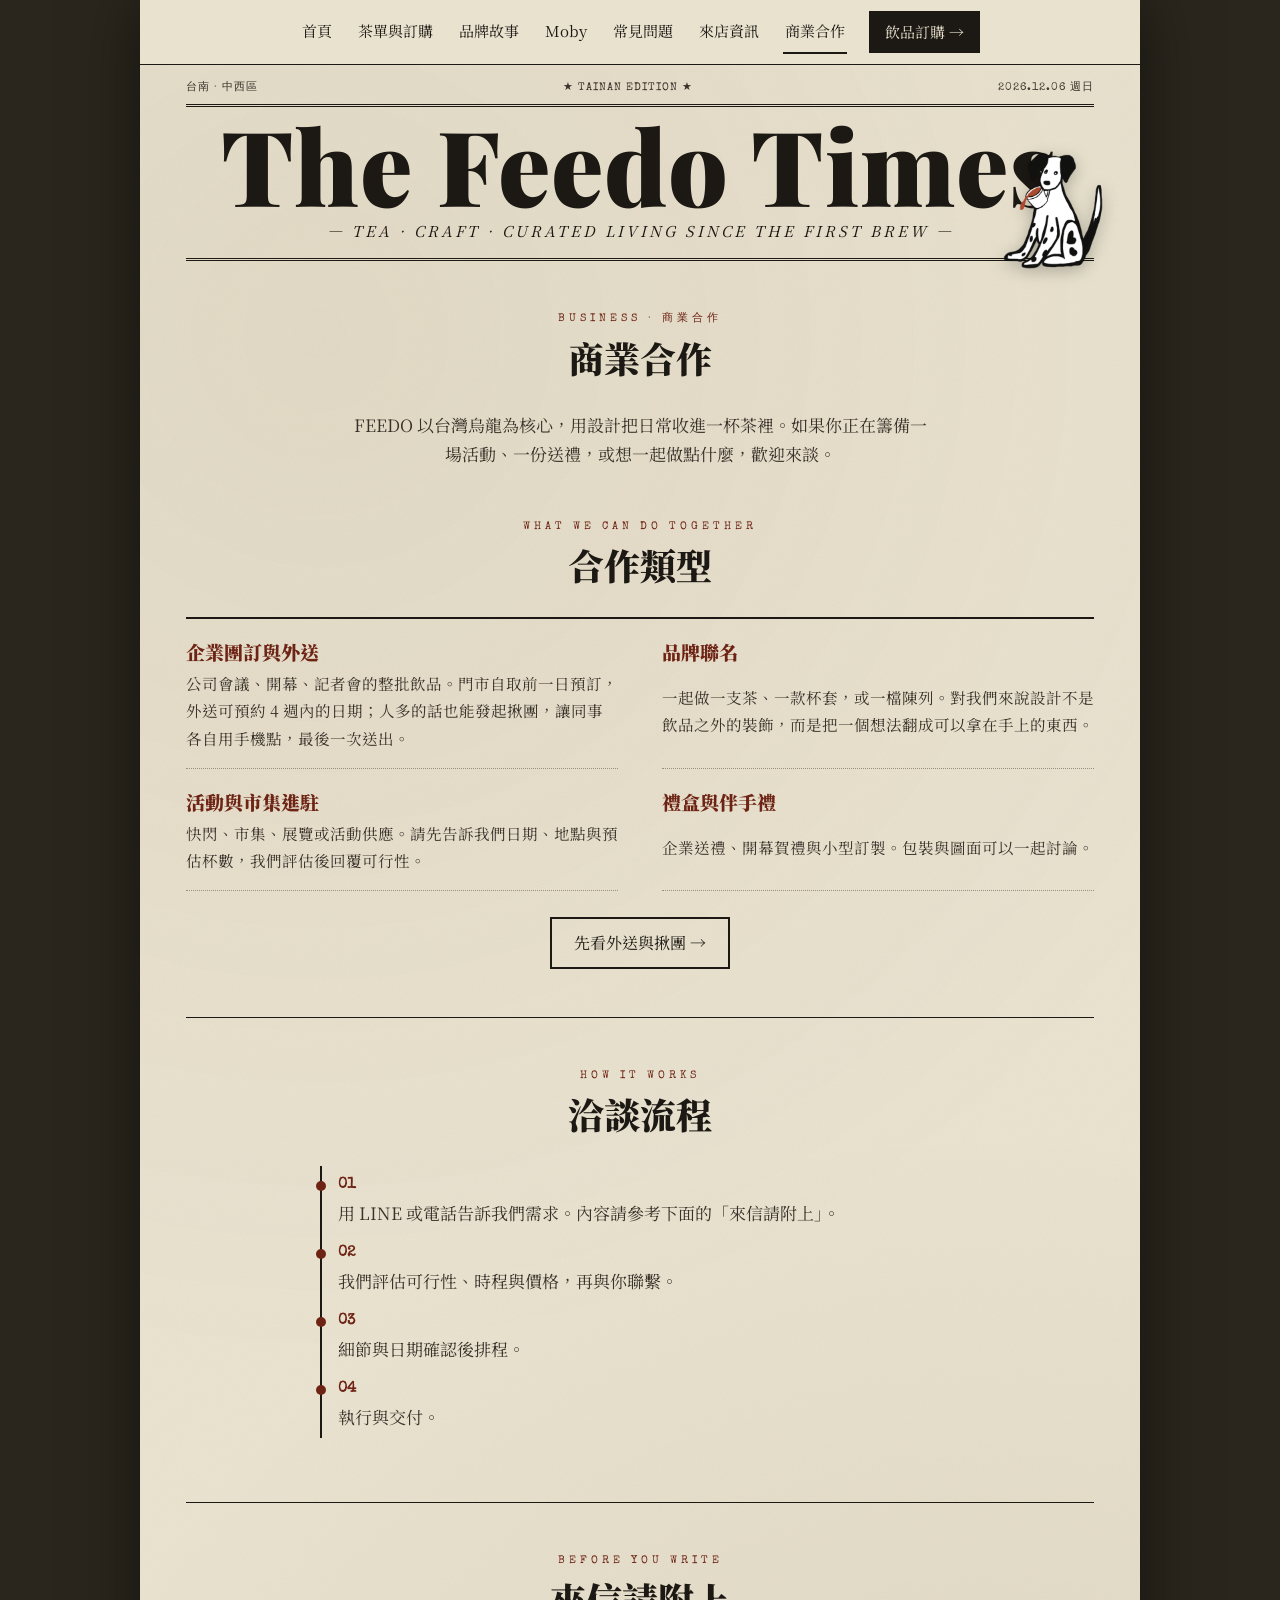
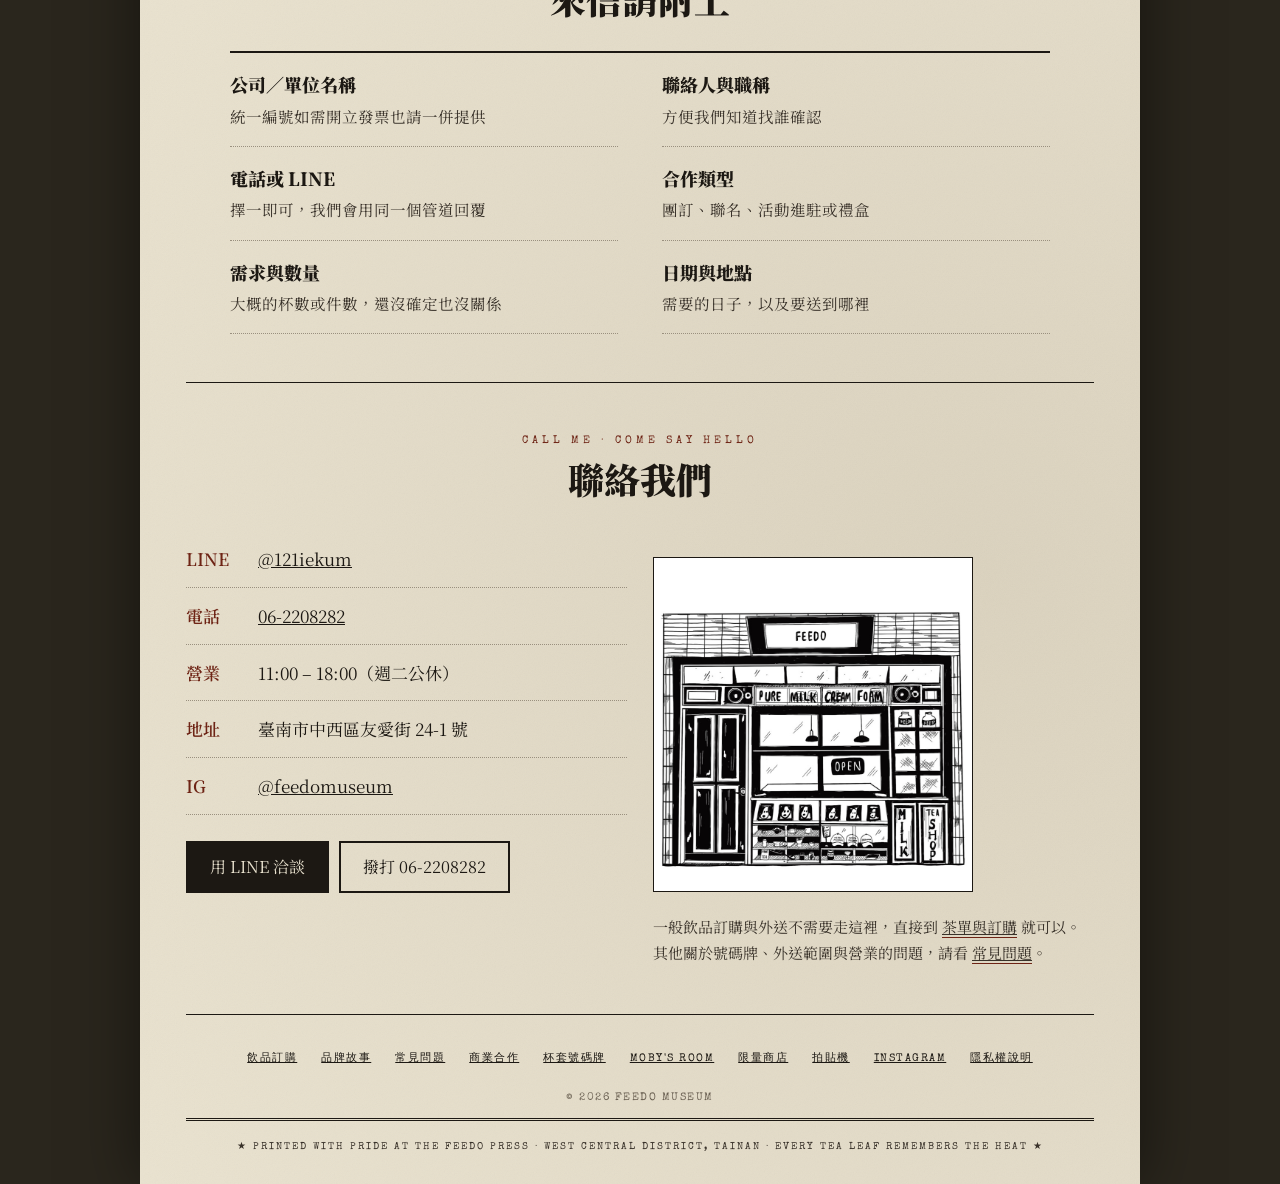
==== cooperation.html @ 987a85bd "商業合作加進主選單 四頁的主選單都加上「商業合作」，放在來店資訊之後、飲品訂購按鈕之前； 商業合作頁自己帶 aria-current。  手機版選單是三欄格線，第 7 項會單獨落在第三列最左格、看起來" ====
<!DOCTYPE html>
<html lang="zh-Hant">
<head>
<meta charset="UTF-8">
<meta name="viewport" content="width=device-width, initial-scale=1.0">
<title>商業合作｜FEEDO MUSEUM</title>
<meta name="description" content="FEEDO MUSEUM 商業合作：企業團訂與外送、品牌聯名、活動與市集進駐、禮盒與伴手禮。來信或用 LINE 告訴我們需求、數量、日期與地點，我們收到後會與你聯繫。">
<link rel="canonical" href="https://feedomuseum.com/cooperation.html">
<meta property="og:type" content="website">
<meta property="og:site_name" content="FEEDO MUSEUM">
<meta property="og:locale" content="zh_TW">
<meta property="og:title" content="商業合作｜FEEDO MUSEUM">
<meta property="og:description" content="企業團訂與外送、品牌聯名、活動與市集進駐、禮盒與伴手禮。歡迎來談。">
<meta property="og:url" content="https://feedomuseum.com/cooperation.html">
<meta property="og:image" content="https://feedomuseum.com/images/og.jpg">
<meta property="og:image:width" content="1200">
<meta property="og:image:height" content="630">
<meta name="twitter:card" content="summary_large_image">
<meta name="theme-color" content="#2a261d">
<link rel="icon" type="image/png" href="images/feedo-dog.png">
<link rel="apple-touch-icon" href="images/feedo-dog.png">
<link rel="preconnect" href="https://fonts.googleapis.com">
<link rel="preconnect" href="https://fonts.gstatic.com" crossorigin>
<link href="https://fonts.googleapis.com/css2?family=Playfair+Display:ital,wght@0,400;0,700;0,900;1,400;1,700;1,900&family=Old+Standard+TT:ital,wght@0,400;0,700;1,400&family=Special+Elite&family=Noto+Serif+TC:wght@300;400;600;900&display=swap" rel="stylesheet">
<link rel="stylesheet" href="feedo.css?v=20260919c">
</head>
<body>
<a class="skip" href="#main">跳到主要內容</a>

<div class="gazette">

<nav class="nav" aria-label="主選單">
      <a href="/">首頁</a>
      <a href="https://order.feedomuseum.com/">茶單與訂購</a>
      <a href="story.html">品牌故事</a>
      <a href="/#moby">Moby</a>
      <a href="faq.html">常見問題</a>
      <a href="/#visit">來店資訊</a>
      <a href="cooperation.html" aria-current="page">商業合作</a>
      <a class="nav-cta" href="https://order.feedomuseum.com/">飲品訂購 &rarr;</a>
    </nav>

<header class="top">
  <div class="wrap">
    <div class="meta-row"><span>台南 · 中西區</span><span>&#9733; Tainan Edition &#9733;</span><span id="today"></span></div>
    <div class="mast-wrap">
      <a class="mast mast-link" href="/">The Feedo Times</a>
      <div class="mast-sub">&mdash; Tea &middot; Craft &middot; Curated Living Since The First Brew &mdash;</div>
      <div class="mast-dog" aria-hidden="true"><img src="images/feedo-dog.png" alt="" width="600" height="699"></div>
    </div>
  </div>
</header>

<main id="main" class="wrap">

  <!-- 頭版：商業合作 -->
  <section class="sec page-head" aria-labelledby="coop-title">
    <span class="sec-kicker">Business &middot; 商業合作</span>
    <h1 id="coop-title" class="sec-title">商業合作</h1>
    <p class="page-deck">FEEDO 以台灣烏龍為核心，用設計把日常收進一杯茶裡。如果你正在籌備一場活動、一份送禮，或想一起做點什麼，歡迎來談。</p>
  </section>

  <!-- 合作類型 -->
  <section id="types" class="sec" aria-labelledby="types-title">
    <span class="sec-kicker">What We Can Do Together</span>
    <h2 id="types-title" class="sec-title">合作類型</h2>
    <div class="philo">
      <article class="tea">
        <h3>企業團訂與外送</h3>
        <p>公司會議、開幕、記者會的整批飲品。門市自取前一日預訂，外送可預約 4 週內的日期；人多的話也能發起揪團，讓同事各自用手機點，最後一次送出。</p>
      </article>
      <article class="tea">
        <h3>品牌聯名</h3>
        <p>一起做一支茶、一款杯套，或一檔陳列。對我們來說設計不是飲品之外的裝飾，而是把一個想法翻成可以拿在手上的東西。</p>
      </article>
      <article class="tea">
        <h3>活動與市集進駐</h3>
        <p>快閃、市集、展覽或活動供應。請先告訴我們日期、地點與預估杯數，我們評估後回覆可行性。</p>
      </article>
      <article class="tea">
        <h3>禮盒與伴手禮</h3>
        <p>企業送禮、開幕賀禮與小型訂製。包裝與圖面可以一起討論。</p>
      </article>
    </div>
    <div class="btns center">
      <a class="btn" href="https://order.feedomuseum.com/#delivery">先看外送與揪團 &rarr;</a>
    </div>
  </section>

  <!-- 洽談流程 -->
  <section id="how" class="sec" aria-labelledby="how-title">
    <span class="sec-kicker">How It Works</span>
    <h2 id="how-title" class="sec-title">洽談流程</h2>
    <ol class="timeline coop-steps">
      <li><time>01</time><span>用 LINE 或電話告訴我們需求。內容請參考下面的「來信請附上」。</span></li>
      <li><time>02</time><span>我們評估可行性、時程與價格，再與你聯繫。</span></li>
      <li><time>03</time><span>細節與日期確認後排程。</span></li>
      <li><time>04</time><span>執行與交付。</span></li>
    </ol>
  </section>

  <!-- 來信請附上 -->
  <section id="brief" class="sec" aria-labelledby="brief-title">
    <span class="sec-kicker">Before You Write</span>
    <h2 id="brief-title" class="sec-title">來信請附上</h2>
    <dl class="brief">
      <div><dt>公司／單位名稱</dt><dd>統一編號如需開立發票也請一併提供</dd></div>
      <div><dt>聯絡人與職稱</dt><dd>方便我們知道找誰確認</dd></div>
      <div><dt>電話或 LINE</dt><dd>擇一即可，我們會用同一個管道回覆</dd></div>
      <div><dt>合作類型</dt><dd>團訂、聯名、活動進駐或禮盒</dd></div>
      <div><dt>需求與數量</dt><dd>大概的杯數或件數，還沒確定也沒關係</dd></div>
      <div><dt>日期與地點</dt><dd>需要的日子，以及要送到哪裡</dd></div>
    </dl>
  </section>

  <!-- 聯絡我們 -->
  <section id="contact" class="sec" aria-labelledby="contact-title">
    <span class="sec-kicker">Call Me &middot; Come Say Hello</span>
    <h2 id="contact-title" class="sec-title">聯絡我們</h2>
    <div class="visit">
      <div>
        <div class="vrow"><span class="vk">LINE</span><span><a href="https://line.me/R/ti/p/@121iekum">@121iekum</a></span></div>
        <!-- 商業信箱：拿到專用信箱後，把下面這行的註解拿掉並換成真的地址
        <div class="vrow"><span class="vk">信箱</span><span><a href="mailto:換成你的商業信箱">換成你的商業信箱</a></span></div>
        -->
        <div class="vrow"><span class="vk">電話</span><span><a href="tel:+88662208282">06-2208282</a></span></div>
        <div class="vrow"><span class="vk">營業</span><span>11:00 – 18:00（週二公休）</span></div>
        <div class="vrow"><span class="vk">地址</span><span>臺南市中西區友愛街 24-1 號</span></div>
        <div class="vrow"><span class="vk">IG</span><span><a href="https://www.instagram.com/feedomuseum">@feedomuseum</a></span></div>
        <div class="btns">
          <a class="btn pri" href="https://line.me/R/ti/p/@121iekum">用 LINE 洽談</a>
          <a class="btn" href="tel:+88662208282">撥打 06-2208282</a>
        </div>
      </div>
      <div>
        <figure class="visit-fig">
          <img src="images/shop-drawing.jpg" alt="FEEDO 店面手繪插畫" width="861" height="900" loading="lazy">
        </figure>
        <p class="coop-note">一般飲品訂購與外送不需要走這裡，直接到 <a href="https://order.feedomuseum.com/">茶單與訂購</a> 就可以。其他關於號碼牌、外送範圍與營業的問題，請看 <a href="faq.html">常見問題</a>。</p>
      </div>
    </div>
  </section>

</main>

<footer class="foot wrap">
  <nav class="foot-links" aria-label="FEEDO 網站">
    <a href="https://order.feedomuseum.com/">飲品訂購</a>
    <a href="story.html">品牌故事</a>
    <a href="faq.html">常見問題</a>
    <a href="cooperation.html">商業合作</a>
    <a href="https://claim.feedomuseum.com/">杯套號碼牌</a>
    <a href="https://pet.feedomuseum.com/">MOBY'S ROOM</a>
    <a href="https://shop.feedomuseum.com/">限量商店</a>
    <a href="https://photobooth.feedomuseum.com/">拍貼機</a>
    <a href="https://www.instagram.com/feedomuseum">Instagram</a>
    <a href="privacy.html">隱私權說明</a>
  </nav>
  <p>&copy; <span id="yr">2026</span> FEEDO MUSEUM</p>
</footer>

<div class="colophon">&#9733; Printed With Pride At The Feedo Press &middot; West Central District, Tainan &middot; Every Tea Leaf Remembers The Heat &#9733;</div>
</div><!-- /.gazette -->

<script src="feedo.js?v=20260919"></script>
</body>
</html>
---- feedo.css ----
/* FEEDO MUSEUM 官網共用樣式（index / faq / story 共用，改這裡三頁一起變）
   視覺跟訂購站 order.feedomuseum.com 的 style.css 同一套：深色底上的一張報紙。 */
  :root{
    --paper:#e9e2cf; --paper-2:#f1ead8; --ink:#1c1813; --ink-2:#39322a; --mute:#6b6153; --stamp:#6e2415; --rule:#1c1813;
    --desk:#2a261d;
    --display:'Playfair Display',Didot,'Times New Roman',serif;
    --data:'Special Elite','Courier New',monospace;
    --body:'Noto Serif TC','Old Standard TT','Songti TC',serif;
  }
  *{box-sizing:border-box;margin:0;padding:0;}
  html{scroll-behavior:smooth;}
  body{background:var(--desk);color:var(--ink);font-family:var(--body);font-size:17px;line-height:1.75;-webkit-font-smoothing:antialiased;}
  img{max-width:100%;height:auto;display:block;}
  a{color:inherit;}
  .skip{position:absolute;left:-999px;top:8px;background:var(--ink);color:var(--paper);padding:8px 12px;z-index:200;}
  .skip:focus{left:8px;}

  /* ===== 報紙容器：深色桌面上的一張紙 =====
     噪點直接疊在 .gazette 自己的 background 裡。原本是一層 mix-blend-mode:multiply
     的 ::before，在很長的頁面上快速捲動時會整片重繪失敗變成深色。 */
  .gazette{max-width:1000px;margin:0 auto;background-color:var(--paper);
    background-image:url("data:image/svg+xml,%3Csvg xmlns='http://www.w3.org/2000/svg' width='160' height='160'%3E%3Cfilter id='n'%3E%3CfeTurbulence type='fractalNoise' baseFrequency='0.9' numOctaves='3' stitchTiles='stitch'/%3E%3CfeColorMatrix type='saturate' values='0'/%3E%3C/filter%3E%3Crect width='100%25' height='100%25' filter='url(%23n)' opacity='0.05'/%3E%3C/svg%3E"),
      radial-gradient(circle at 18% 12%,rgba(120,100,60,.08),transparent 40%),
      radial-gradient(circle at 85% 78%,rgba(90,70,40,.10),transparent 45%);
    box-shadow:0 0 60px rgba(0,0,0,.5);position:relative;}
  .gazette > *{position:relative;z-index:2;}
  .wrap{padding-inline:46px;}
  @media(max-width:680px){.wrap{padding-inline:22px;}}

  /* ===== 報頭 ===== */
  .top{padding-top:0;}
  .meta-row{display:flex;justify-content:space-between;align-items:center;gap:12px;
    font-family:var(--data);font-size:10.5px;letter-spacing:1px;text-transform:uppercase;
    color:var(--ink-2);padding:14px 0 6px;}
  .mast-wrap{text-align:center;border-top:3px double var(--rule);border-bottom:3px double var(--rule);padding:10px 0 14px;position:relative;}
  .mast{font-family:var(--display);font-weight:900;font-size:clamp(44px,9vw,104px);line-height:.9;letter-spacing:1px;text-align:center;}
  .mast-sub{font-family:var(--body);font-style:italic;font-size:clamp(11px,2vw,15px);letter-spacing:3px;text-transform:uppercase;margin-top:8px;}
  /* 報頭右下角的斑點狗，跟訂購站同一隻 */
  .mast-dog{position:absolute;right:-1%;bottom:-10px;width:clamp(64px,9vw,100px);z-index:5;
    animation:dogIn 1s cubic-bezier(.2,1.1,.3,1) both,dogBob 4s ease-in-out 1s infinite;}
  .mast-dog img{width:100%;display:block;filter:drop-shadow(0 4px 8px rgba(0,0,0,.25));}
  @keyframes dogIn{0%{opacity:0;transform:scale(.4) translateY(20px) rotate(-8deg);}100%{opacity:1;transform:none;}}
  @keyframes dogBob{0%,100%{transform:translateY(0) rotate(0);}50%{transform:translateY(-7px) rotate(2deg);}}
  @media(prefers-reduced-motion:reduce){.mast-dog{animation:none;}}
  @media(max-width:680px){
    .mast-dog{width:58px;right:0;bottom:-2px;}
    .mast{padding-right:54px;}
    .mast-sub{padding-right:62px;letter-spacing:1.5px;font-size:10.5px;}
    .meta-row{font-size:9px;letter-spacing:.4px;}
  }

  /* ===== 選單：中文、看得清楚，兩站同一套（其餘維持報紙視覺） ===== */
  /* 不吸頂：維持原本的行為（.gazette > * 的 position:relative 本來就會蓋掉 sticky） */
  .nav{background:var(--paper);color:var(--ink);
    display:flex;justify-content:center;align-items:center;flex-wrap:wrap;gap:4px 22px;
    border-bottom:1px solid var(--rule);padding:10px 46px;}
  .nav a{color:var(--ink);text-decoration:none;font-family:var(--body);font-size:15px;
    padding:8px 2px;border-bottom:2px solid transparent;transition:.15s;}
  .nav a:hover{border-color:var(--ink);}
  .nav a[aria-current="page"]{border-color:var(--ink);}
  .nav .nav-cta{background:var(--ink);color:var(--paper);padding:8px 16px;border:none;}
  .nav .nav-cta:hover{background:var(--stamp);}
  .nav .nav-cta[aria-current="page"]{border-color:transparent;}

  /* ===== 共用 ===== */
  .sec{padding:48px 0;border-bottom:1px solid var(--rule);}
  /* 區塊標題：紅色英文小標＋大標，跟訂購站的 sec-banner 同一套 */
  .sec-kicker{display:block;font-family:var(--data);font-size:11px;letter-spacing:4px;
    text-transform:uppercase;color:var(--stamp);text-align:center;margin-bottom:6px;}
  .sec-title{font-weight:900;font-size:clamp(26px,4.4vw,36px);line-height:1.3;text-align:center;margin-bottom:28px;}
  .btn{display:inline-flex;align-items:center;min-height:48px;font-size:16px;text-decoration:none;padding:10px 22px;border:2px solid var(--ink);transition:.15s;}
  .btn:hover{background:var(--ink);color:var(--paper);}
  .btn.pri{background:var(--ink);color:var(--paper);}
  .btn.pri:hover{background:var(--stamp);border-color:var(--stamp);}
  .btns{display:flex;flex-wrap:wrap;gap:10px;margin-top:26px;}
  .btns.center{justify-content:center;}
  .photo{filter:grayscale(1) contrast(1.05);}

  /* ===== 頭版：跟訂購站的頭版頭條同一套（置中大標＋雙線＋整幅照片） ===== */
  .lead{padding:24px 0 32px;border-bottom:1px solid var(--rule);}
  .lead .kicker{text-align:center;font-family:var(--data);font-size:12px;letter-spacing:5px;
    text-transform:uppercase;color:var(--stamp);margin-bottom:10px;}
  .lead h2{text-align:center;font-weight:900;font-size:clamp(28px,7vw,56px);line-height:1.25;}
  .lead h2::after{content:"";display:block;border-top:2px solid var(--rule);margin:16px 0 4px;}
  .lead h2+.deck::before{content:"";display:block;border-top:1px solid var(--rule);margin:0 0 18px;}
  .nb{white-space:nowrap;}
  .deck{text-align:center;margin:0 auto;font-size:17px;color:var(--ink-2);max-width:620px;}
  .lead .btns{justify-content:center;}
  .lead-fig{border:1px solid var(--rule);background:var(--paper-2);padding:7px;margin-top:22px;}
  .lead-fig img{width:100%;aspect-ratio:16/9;object-fit:cover;object-position:center 60%;filter:grayscale(1) contrast(1.08);}
  @media(max-width:560px){.lead-fig img{aspect-ratio:4/3;}}

  /* ===== 最新消息 ===== */
  .news{list-style:none;max-width:760px;margin:0 auto;border-top:2px solid var(--ink);}
  .news li{display:grid;grid-template-columns:110px 1fr;gap:4px 18px;padding:16px 0;border-bottom:1px dotted #9a907f;}
  @media(max-width:560px){.news li{grid-template-columns:1fr;}}
  .news time{font-family:var(--data);font-size:14px;color:var(--stamp);padding-top:3px;}
  .news h3{font-size:18px;font-weight:900;line-height:1.5;}
  .news p{font-size:15.5px;color:var(--ink-2);margin-top:2px;}

  /* ===== 今日版面 ===== */
  .editions{display:grid;gap:14px;}
  @media(min-width:640px){.editions{grid-template-columns:1fr 1fr;}}
  .ed{position:relative;display:flex;align-items:flex-start;gap:14px;padding:22px 48px 22px 20px;border:1.5px solid var(--ink);background:var(--paper-2);text-decoration:none;transition:transform .15s,box-shadow .15s;}
  .ed:hover{transform:translate(-3px,-3px);box-shadow:5px 5px 0 var(--ink);}
  .ed:focus-visible{outline:3px solid var(--stamp);outline-offset:3px;}
  .ed-ic{font-size:28px;line-height:1.2;flex:0 0 auto;}
  .ed h3{font-weight:900;font-size:21px;line-height:1.4;}
  .ed p{font-size:15.5px;line-height:1.65;color:var(--ink-2);margin-top:4px;}
  .ed::after{content:"→";position:absolute;right:18px;top:22px;font-family:var(--data);font-size:18px;}
  .ed-main{background:var(--ink);color:var(--paper);}
  .ed-main p{color:#D9D4C5;}
  .ed-main:hover{box-shadow:5px 5px 0 var(--stamp);}

  /* ===== 茶單 ===== */
  .teas{display:grid;gap:0 44px;border-top:2px solid var(--ink);}
  @media(min-width:720px){.teas{grid-template-columns:1fr 1fr;}}
  .tea{display:grid;grid-template-columns:1fr auto;align-items:baseline;gap:2px 12px;padding:16px 0;border-bottom:1px dotted #9a907f;}
  .tea h3{font-size:19px;font-weight:900;}
  .tea .price{font-family:var(--data);font-size:17px;}
  .tea p{grid-column:1/-1;font-size:15.5px;color:var(--ink-2);}

  /* ===== 關於 ===== */
  /* 時間／溫度／水：跟「本期茶單」同一套節奏，避免品牌理念自成一格 */
  .philo{display:grid;gap:0 44px;border-top:2px solid var(--ink);margin-top:28px;}
  @media(min-width:720px){.philo{grid-template-columns:1fr 1fr;}}
  .philo .tea h3{color:var(--stamp);}

  .motto{font-weight:900;font-size:clamp(24px,4.4vw,34px);line-height:1.5;text-align:center;margin:0 auto 26px;}
  .feature{border:1.5px solid var(--ink);background:var(--paper-2);padding:18px 20px;margin-bottom:22px;}
  .feature h3{font-size:20px;font-weight:900;color:var(--stamp);}
  .feature p{color:var(--ink-2);margin-top:4px;}
  .feature .feature-quote{margin-top:10px;font-weight:600;color:var(--ink);}
  .feature.has-img{display:grid;gap:14px 20px;align-items:center;}
  @media(min-width:560px){.feature.has-img{grid-template-columns:150px 1fr;}}
  .feature-img{width:100%;max-width:150px;aspect-ratio:3/4;object-fit:cover;border:1px solid var(--ink);}

  /* ===== Moby ===== */
  .moby{display:grid;gap:28px;align-items:center;}
  @media(min-width:760px){.moby{grid-template-columns:240px 1fr;gap:48px;}}
  .moby-img{max-width:220px;width:100%;justify-self:center;}
  /* 用 flex，欄數跟著實際項目走，不會留空格 */
  .profile{display:flex;border-top:1px solid var(--ink);border-left:1px solid var(--ink);margin-bottom:20px;}
  .profile div{flex:1 1 0;min-width:0;}
  .profile div{border-right:1px solid var(--ink);border-bottom:1px solid var(--ink);padding:12px 10px;text-align:center;}
  .profile dt{font-size:14px;color:var(--mute);}
  .profile dd{font-weight:900;font-size:19px;line-height:1.4;}
  @media(max-width:480px){.profile div{padding:10px 6px;}.profile dd{font-size:16px;white-space:nowrap;}}
  .moby p{color:var(--ink-2);}
  .timeline{list-style:none;margin:16px 0;border-left:2px solid var(--ink);padding-left:16px;}
  .timeline li{position:relative;padding:6px 0;}
  .timeline li::before{content:"";position:absolute;left:-22px;top:15px;width:10px;height:10px;background:var(--stamp);border-radius:50%;}
  .timeline time{display:block;font-family:var(--data);font-size:14px;color:var(--stamp);}
  .timeline span{color:var(--ink-2);}
  .moby-tag{margin-top:6px;}
  .timeline li.soon span{color:var(--ink);font-weight:900;}
  .timeline li.soon::before{background:var(--paper);border:2px solid var(--stamp);}
  .tl-img{width:120px;margin-top:8px;border:1px solid var(--ink);}

  /* ===== 常見問題 ===== */
  .faq{max-width:760px;margin:0 auto;}
  .faq-group+.faq-group{margin-top:36px;}
  .faq-group h3{font-family:var(--data);font-size:14px;font-weight:700;letter-spacing:.08em;color:var(--stamp);border-bottom:2px solid var(--ink);padding-bottom:6px;}
  .faq details{border-bottom:1px dotted #9a907f;}
  .faq summary{list-style:none;cursor:pointer;display:flex;justify-content:space-between;align-items:baseline;gap:16px;padding:14px 0;font-weight:900;font-size:18px;line-height:1.5;}
  .faq summary::-webkit-details-marker{display:none;}
  .faq summary::after{content:"+";font-family:var(--data);font-weight:400;font-size:20px;flex:0 0 auto;}
  .faq details[open] summary::after{content:"−";}
  .faq summary:focus-visible{outline:3px solid var(--stamp);outline-offset:2px;}
  .faq .ans{padding-bottom:16px;font-size:16px;color:var(--ink-2);}
  .faq .ans p+p{margin-top:6px;}
  .tiers-t{width:100%;border-collapse:collapse;margin:8px 0;font-size:15px;}
  .tiers-t th,.tiers-t td{text-align:left;padding:6px 8px 6px 0;border-bottom:1px dotted #9a907f;}
  .tiers-t th{font-weight:600;font-size:14px;color:var(--mute);}
  .tiers-t td:nth-child(2){font-family:var(--data);white-space:nowrap;}

  /* ===== 分頁共用（faq / 其他內頁） ===== */
  .mast-link{display:block;text-decoration:none;}
  .sr-only{position:absolute;width:1px;height:1px;padding:0;margin:-1px;overflow:hidden;clip:rect(0 0 0 0);white-space:nowrap;border:0;}
  .page-head{padding-bottom:0;border-bottom:none;}
  .page-deck{max-width:34em;margin:0 auto;text-align:center;color:var(--ink-2);font-size:17px;}
  .ask{max-width:520px;margin:0 auto;}
  .faq-group h2{font-family:var(--data);font-size:14px;font-weight:700;letter-spacing:.08em;color:var(--stamp);border-bottom:2px solid var(--ink);padding-bottom:6px;}

  /* ===== 專欄短文（為什麼是台灣烏龍） ===== */
  .column{max-width:38em;margin:0 auto;color:var(--ink-2);font-size:17px;}
  .column p+p{margin-top:14px;}
  .sec-deck{max-width:30em;margin:-14px auto 24px;text-align:center;font-size:15.5px;color:var(--mute);}

  /* ===== 版面卡片狀態標籤 ===== */
  .ed-flag{display:inline-block;margin-left:8px;padding:1px 8px;border:1px solid var(--stamp);color:var(--stamp);font-family:var(--data);font-size:12px;vertical-align:middle;}
  .ed-main .ed-flag{border-color:var(--paper);color:var(--paper);}

  /* ===== 手機版選單：三欄格線，一格一個點擊區 ===== */
  @media(max-width:600px){
    .nav{display:grid;grid-template-columns:repeat(3,1fr);gap:6px;padding:12px 22px;}
    .nav a{text-align:center;padding:11px 4px;font-size:14px;border-bottom:1px solid rgba(28,24,19,.25);}
    .nav a[aria-current="page"]{border-bottom-color:var(--ink);}
    .nav .nav-cta{grid-column:1/-1;border:none;}
    /* 選單是 7 項＋CTA，第 7 項會自己落在第三列的最左格，看起來像漏排；讓它跨滿整行 */
    .nav a:nth-last-child(2){grid-column:1/-1;}
    .btns .btn{flex:1 1 auto;justify-content:center;}
  }

  /* ===== 商業合作（cooperation.html） ===== */
  .coop-steps{max-width:640px;margin-inline:auto;}
  .coop-steps time{font-size:15px;font-weight:700;}
  .brief{display:grid;gap:0 44px;border-top:2px solid var(--ink);max-width:820px;margin-inline:auto;}
  @media(min-width:720px){.brief{grid-template-columns:1fr 1fr;}}
  .brief > div{padding:16px 0;border-bottom:1px dotted #9a907f;}
  .brief dt{font-size:18px;font-weight:900;}
  .brief dd{font-size:15.5px;color:var(--ink-2);margin-top:2px;}
  .coop-note{margin-top:22px;font-size:15px;color:var(--ink-2);}
  .coop-note a{border-bottom:1px solid var(--stamp);}
  /* 首頁「今日版面」最後一張橫跨兩欄的商業合作卡 */
  .ed-wide{grid-column:1/-1;}

  /* ===== 來店資訊 ===== */
  .visit{display:grid;gap:26px;}
  @media(min-width:820px){.visit{grid-template-columns:1fr 1fr;}}
  .vrow{display:grid;grid-template-columns:60px 1fr;gap:12px;padding:13px 0;border-bottom:1px dotted #9a907f;}
  .vk{font-weight:600;color:var(--stamp);}
  .vrow a{display:inline-block;padding:4px 0;margin:-4px 0;}
  .map{border:1.5px solid var(--ink);background:var(--paper-2);min-height:320px;}
  .map iframe{display:block;width:100%;height:100%;min-height:320px;border:0;filter:grayscale(.55) contrast(1.05);}
  .visit-fig{margin-top:26px;max-width:320px;border:1px solid var(--rule);}

  /* ===== 報尾 ===== */
  .foot{padding-block:24px 10px;text-align:center;font-size:15px;color:var(--ink-2);}
  .foot-links{display:flex;flex-wrap:wrap;justify-content:center;gap:2px 20px;margin-bottom:10px;}
  .foot-links a{display:inline-block;color:var(--ink);padding:10px 2px;font-family:var(--data);font-size:11px;letter-spacing:1.5px;text-transform:uppercase;}
  .foot-links a:hover{color:var(--stamp);}
  .foot p{font-family:var(--data);font-size:11px;letter-spacing:1.5px;text-transform:uppercase;color:var(--mute);}
  .colophon{text-align:center;font-family:var(--data);font-size:10px;letter-spacing:2px;
    text-transform:uppercase;color:var(--ink-2);border-top:3px double var(--rule);
    margin:0 46px;padding:18px 0 28px;}
  @media(max-width:680px){.colophon{margin-inline:22px;letter-spacing:1px;}}
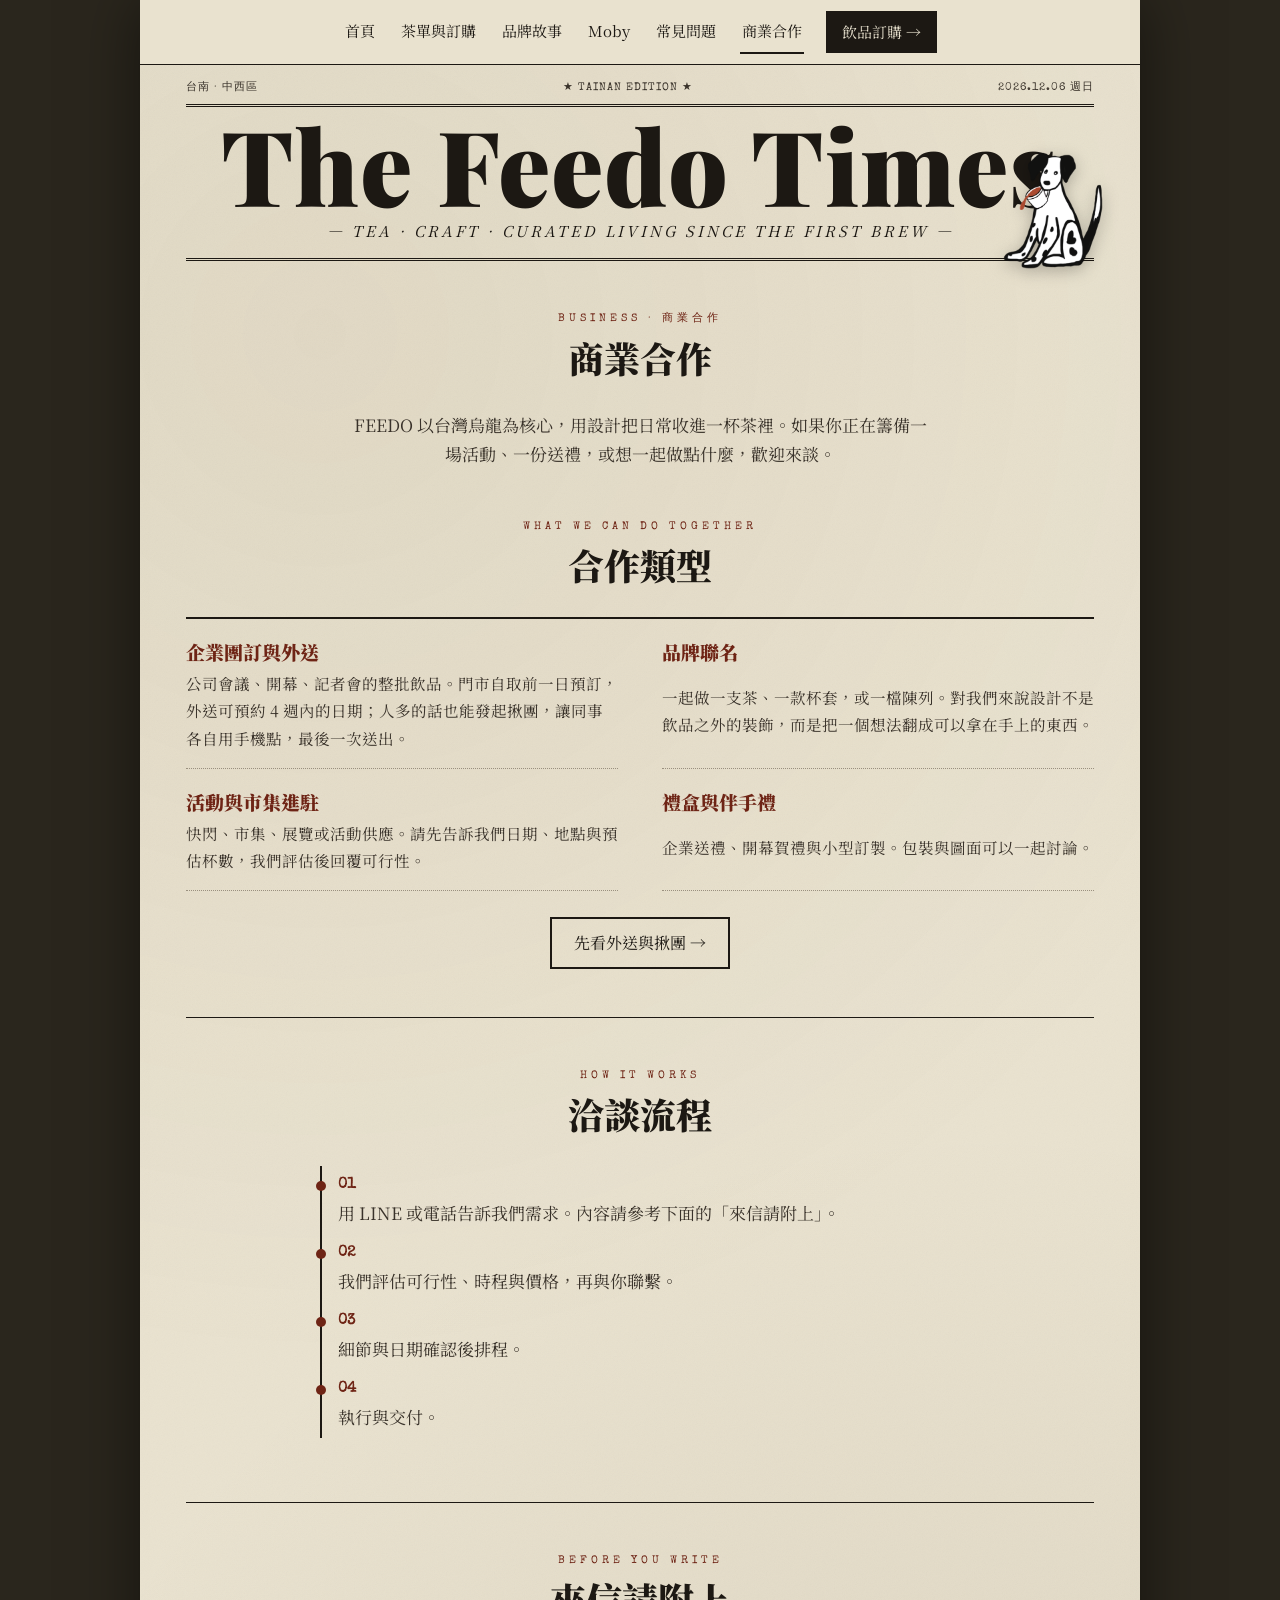
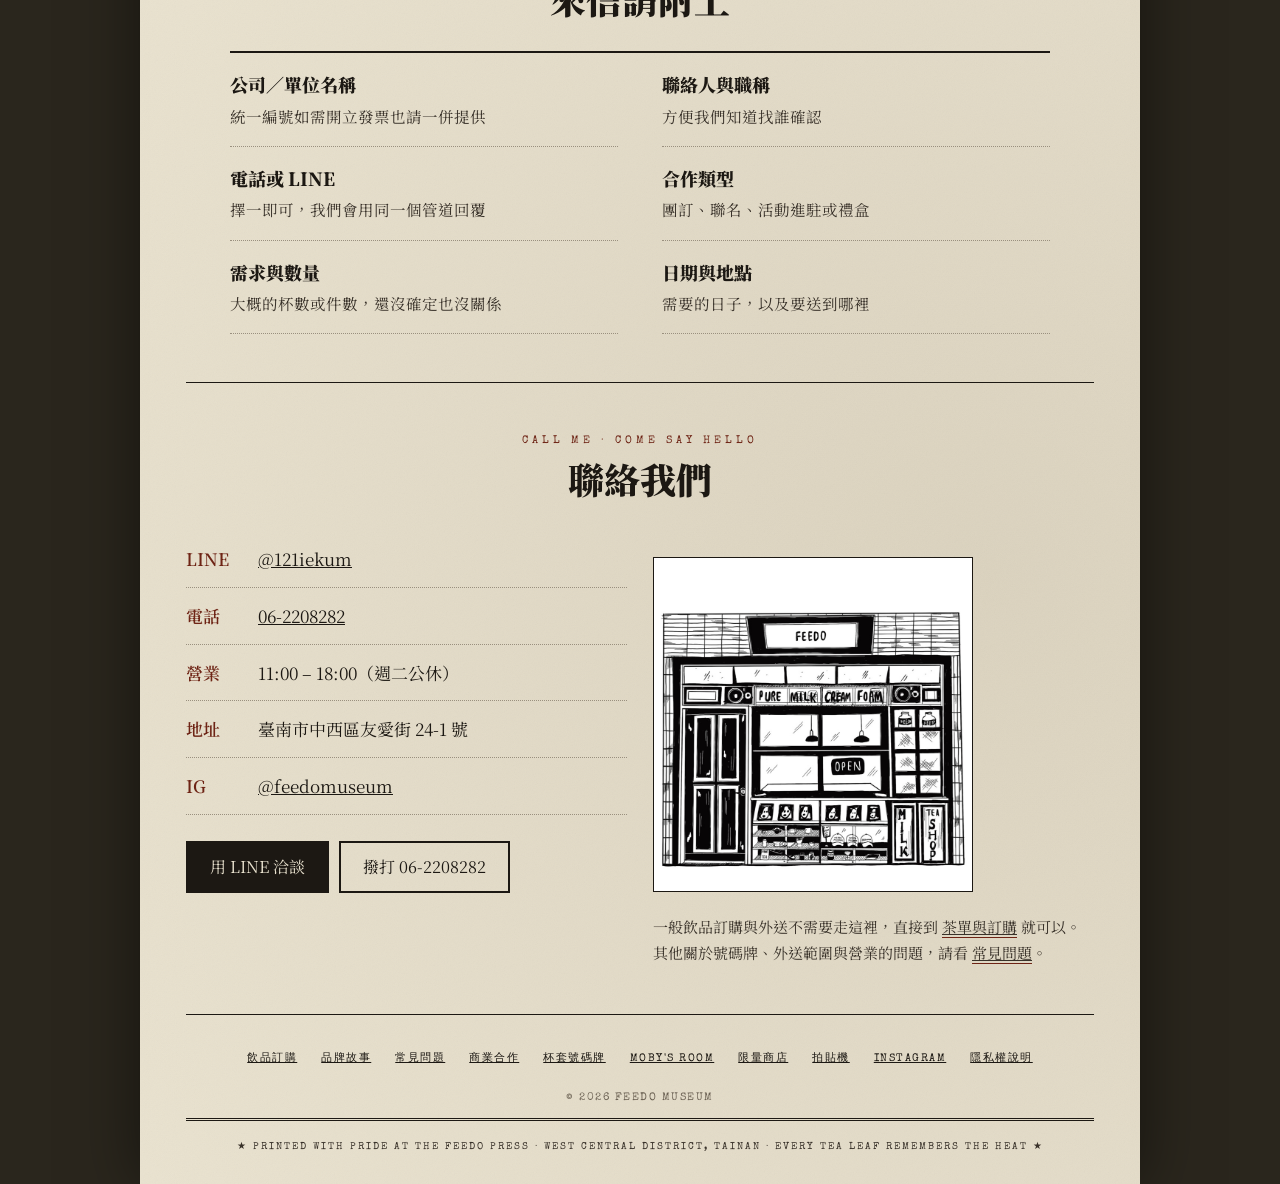
==== commit be78f561: "主選單把來店資訊換成商業合作 選單回到 6 項＋CTA：桌機一行排得下，手機三欄剛好兩列滿格， 所以上一版為了第 7 項加的「最後一項跨整行」也一併移除。  來店資訊仍在首頁的 #visit 區塊，商" ====
--- a/cooperation.html
+++ b/cooperation.html
@@ -22,7 +22,7 @@
 <link rel="preconnect" href="https://fonts.googleapis.com">
 <link rel="preconnect" href="https://fonts.gstatic.com" crossorigin>
 <link href="https://fonts.googleapis.com/css2?family=Playfair+Display:ital,wght@0,400;0,700;0,900;1,400;1,700;1,900&family=Old+Standard+TT:ital,wght@0,400;0,700;1,400&family=Special+Elite&family=Noto+Serif+TC:wght@300;400;600;900&display=swap" rel="stylesheet">
-<link rel="stylesheet" href="feedo.css?v=20260919c">
+<link rel="stylesheet" href="feedo.css?v=20260919d">
 </head>
 <body>
 <a class="skip" href="#main">跳到主要內容</a>
@@ -35,7 +35,6 @@
       <a href="story.html">品牌故事</a>
       <a href="/#moby">Moby</a>
       <a href="faq.html">常見問題</a>
-      <a href="/#visit">來店資訊</a>
       <a href="cooperation.html" aria-current="page">商業合作</a>
       <a class="nav-cta" href="https://order.feedomuseum.com/">飲品訂購 &rarr;</a>
     </nav>
--- a/feedo.css
+++ b/feedo.css
@@ -197,8 +197,6 @@
     .nav a{text-align:center;padding:11px 4px;font-size:14px;border-bottom:1px solid rgba(28,24,19,.25);}
     .nav a[aria-current="page"]{border-bottom-color:var(--ink);}
     .nav .nav-cta{grid-column:1/-1;border:none;}
-    /* 選單是 7 項＋CTA，第 7 項會自己落在第三列的最左格，看起來像漏排；讓它跨滿整行 */
-    .nav a:nth-last-child(2){grid-column:1/-1;}
     .btns .btn{flex:1 1 auto;justify-content:center;}
   }
 
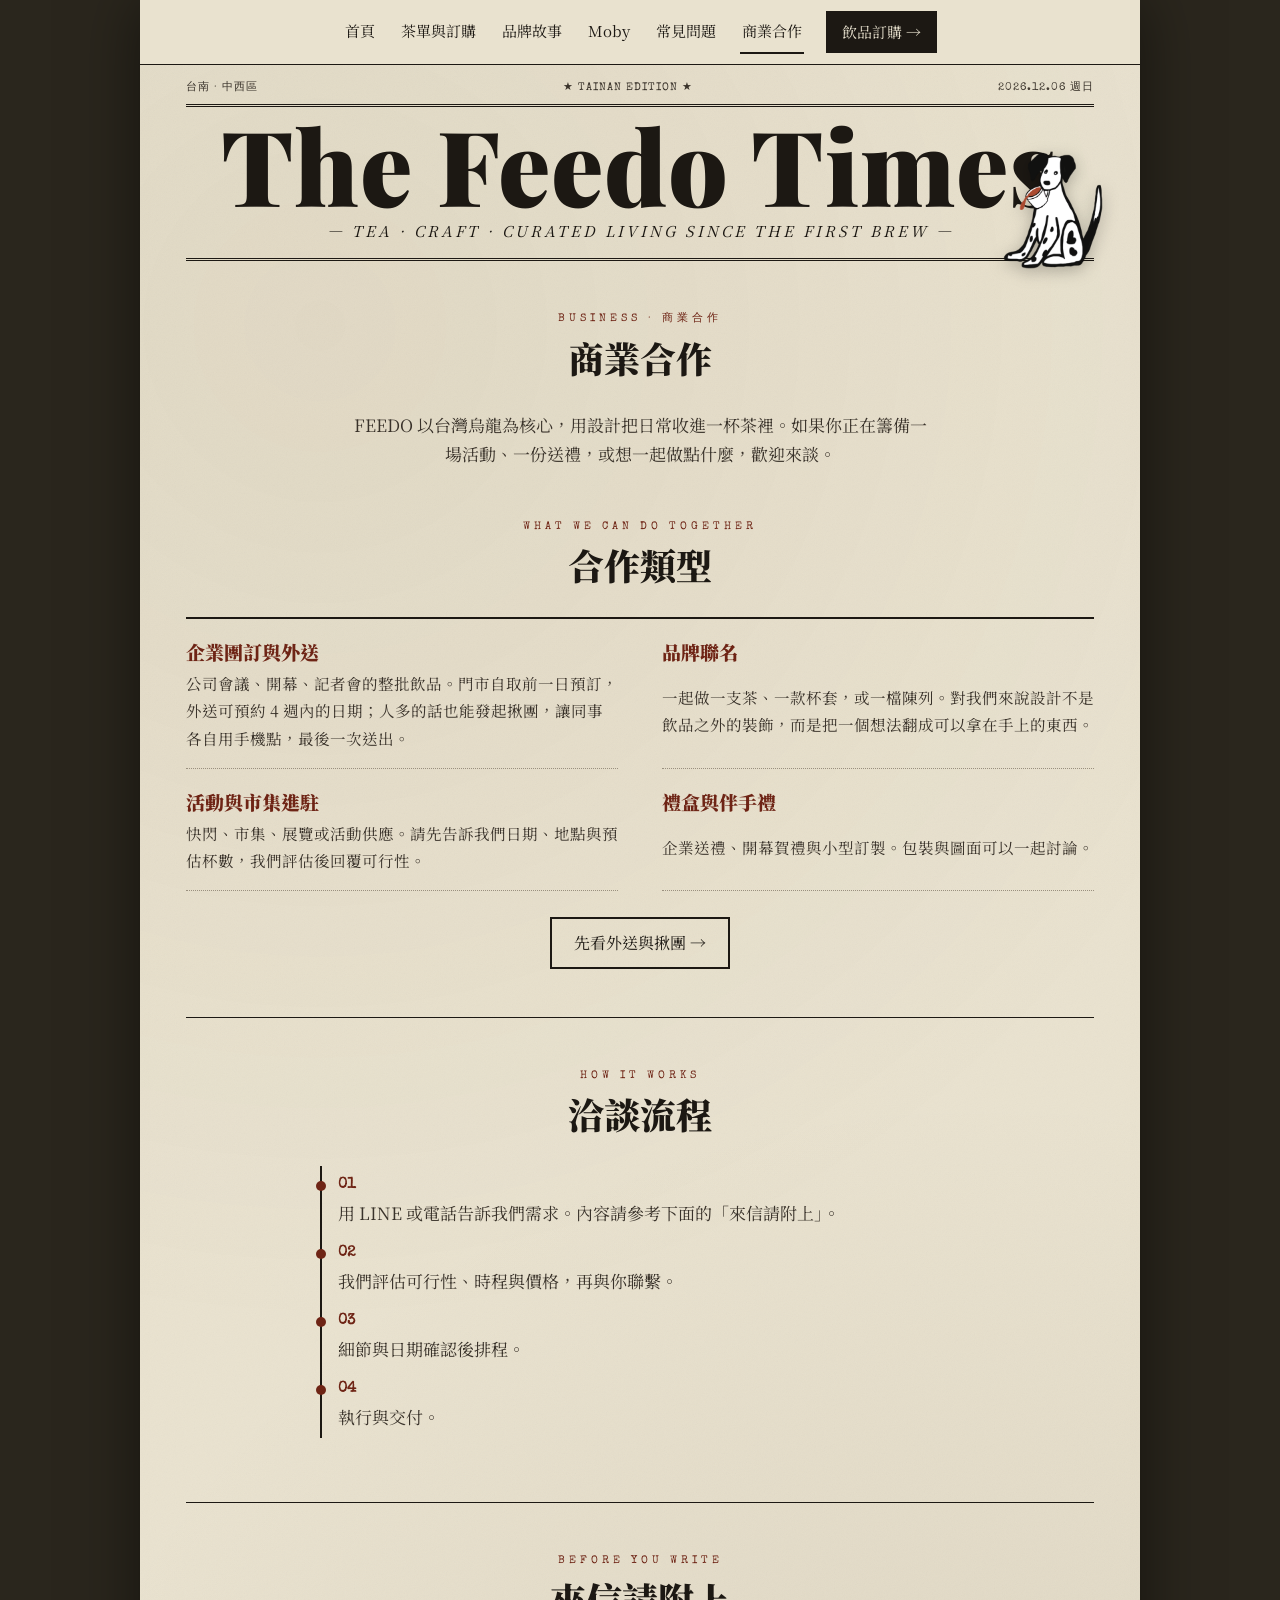
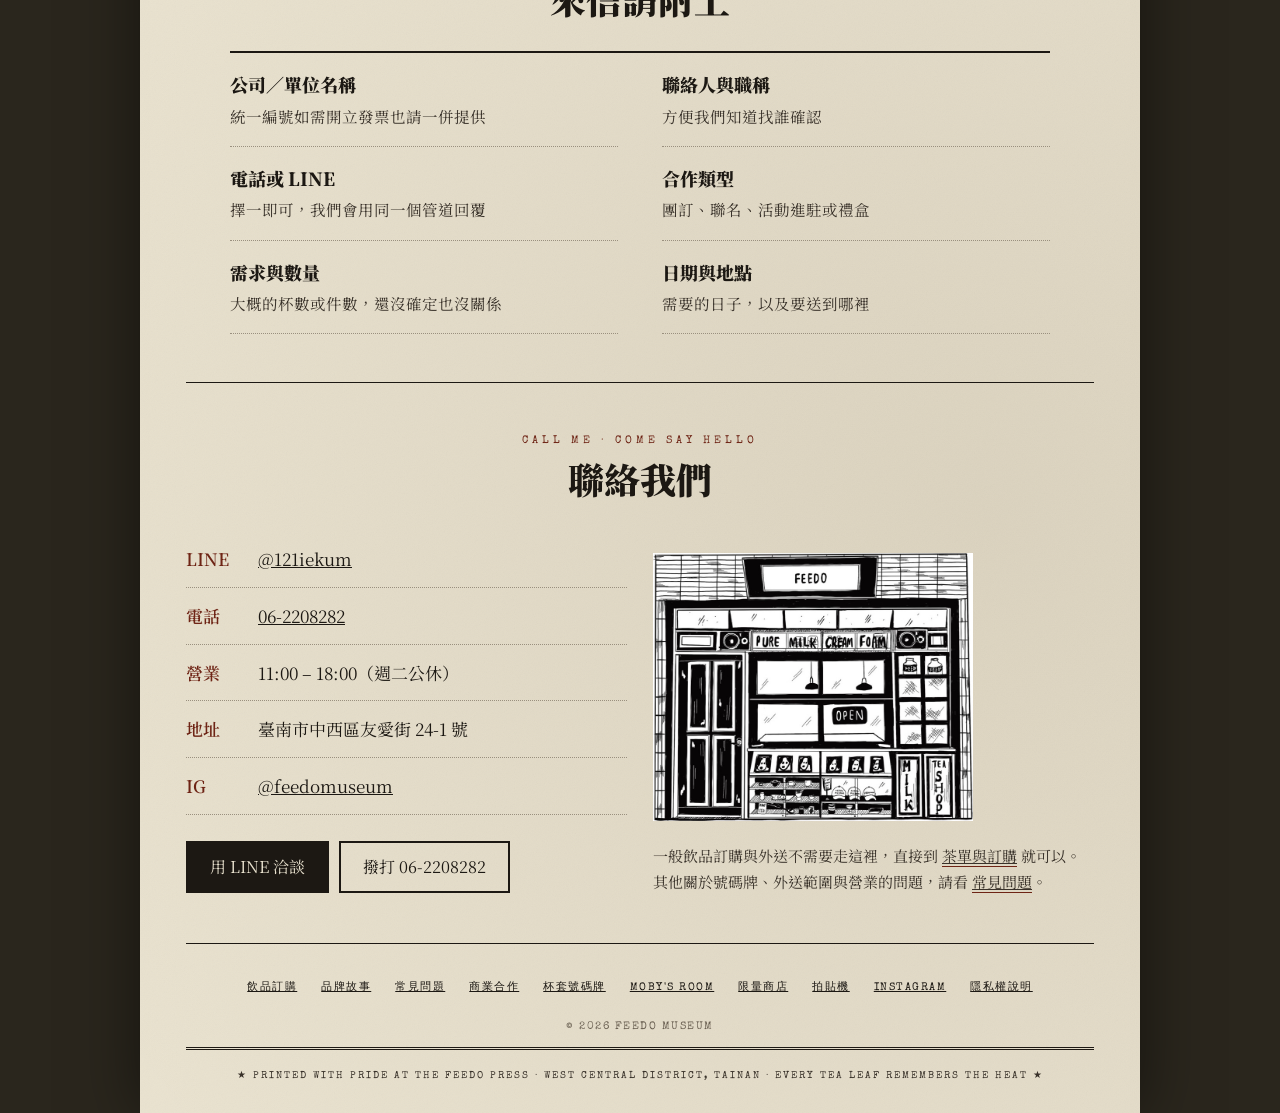
==== commit 69e802de: "店面線稿裁掉白邊、拿掉外框，讓整張融進版面 原圖 861x900 裡面上方留了 146px、下方 66px 的白邊，上下不對稱， 壓在報紙底色上就是一塊歪掉的白方塊。裁到內容的實際範圍 823x688" ====
--- a/cooperation.html
+++ b/cooperation.html
@@ -22,7 +22,7 @@
 <link rel="preconnect" href="https://fonts.googleapis.com">
 <link rel="preconnect" href="https://fonts.gstatic.com" crossorigin>
 <link href="https://fonts.googleapis.com/css2?family=Playfair+Display:ital,wght@0,400;0,700;0,900;1,400;1,700;1,900&family=Old+Standard+TT:ital,wght@0,400;0,700;1,400&family=Special+Elite&family=Noto+Serif+TC:wght@300;400;600;900&display=swap" rel="stylesheet">
-<link rel="stylesheet" href="feedo.css?v=20260919d">
+<link rel="stylesheet" href="feedo.css?v=20260919g">
 </head>
 <body>
 <a class="skip" href="#main">跳到主要內容</a>
@@ -133,7 +133,7 @@
       </div>
       <div>
         <figure class="visit-fig">
-          <img src="images/shop-drawing.jpg" alt="FEEDO 店面手繪插畫" width="861" height="900" loading="lazy">
+          <img src="images/shop-drawing.jpg?v=20260919" alt="FEEDO 店面手繪插畫" width="823" height="688" loading="lazy">
         </figure>
         <p class="coop-note">一般飲品訂購與外送不需要走這裡，直接到 <a href="https://order.feedomuseum.com/">茶單與訂購</a> 就可以。其他關於號碼牌、外送範圍與營業的問題，請看 <a href="faq.html">常見問題</a>。</p>
       </div>
--- a/feedo.css
+++ b/feedo.css
@@ -221,7 +221,10 @@
   .vrow a{display:inline-block;padding:4px 0;margin:-4px 0;}
   .map{border:1.5px solid var(--ink);background:var(--paper-2);min-height:320px;}
   .map iframe{display:block;width:100%;height:100%;min-height:320px;border:0;filter:grayscale(.55) contrast(1.05);}
-  .visit-fig{margin-top:26px;max-width:320px;border:1px solid var(--rule);}
+  /* 店面線稿：不要外框。圖檔本身的白邊已經裁掉，剩下的白（窗玻璃、招牌）
+     用 multiply 讓它變成紙色，整張融進版面 */
+  .visit-fig{margin-top:22px;max-width:320px;}
+  .visit-fig img{mix-blend-mode:multiply;}
 
   /* ===== 報尾 ===== */
   .foot{padding-block:24px 10px;text-align:center;font-size:15px;color:var(--ink-2);}
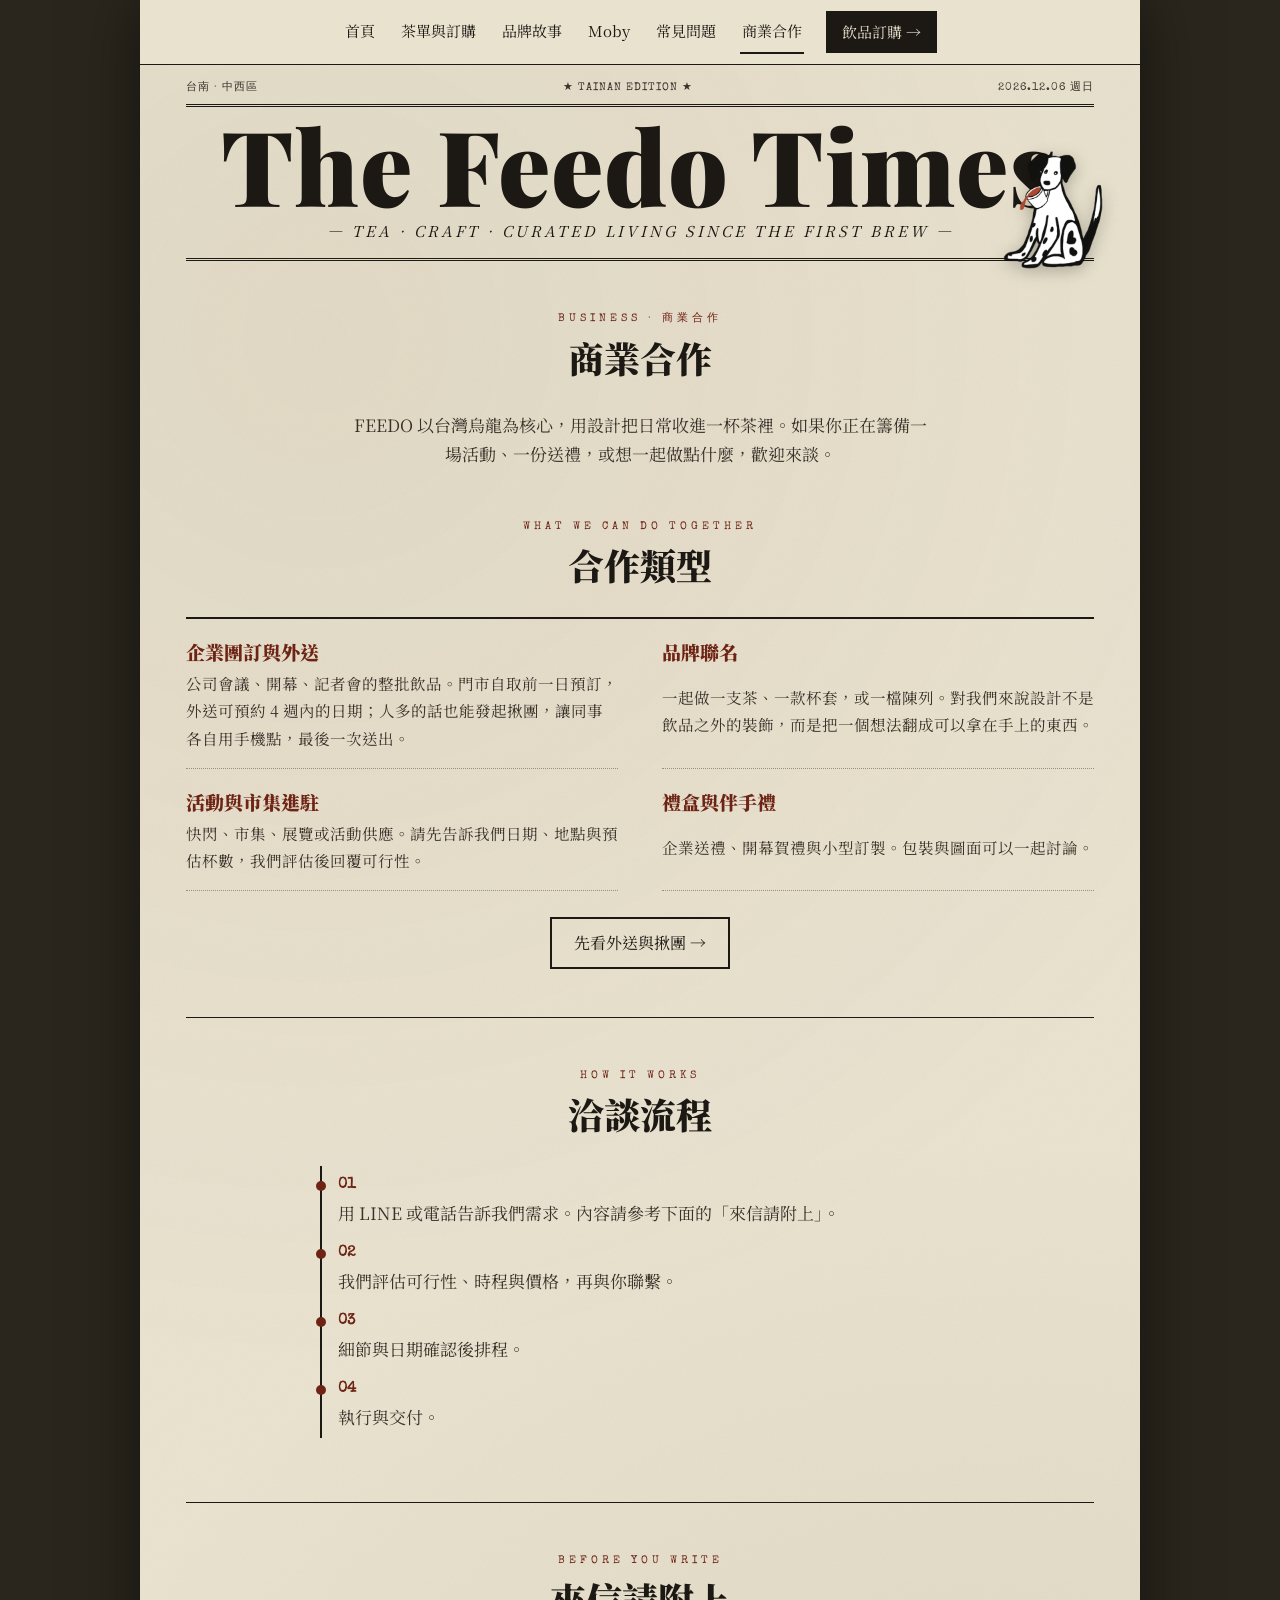
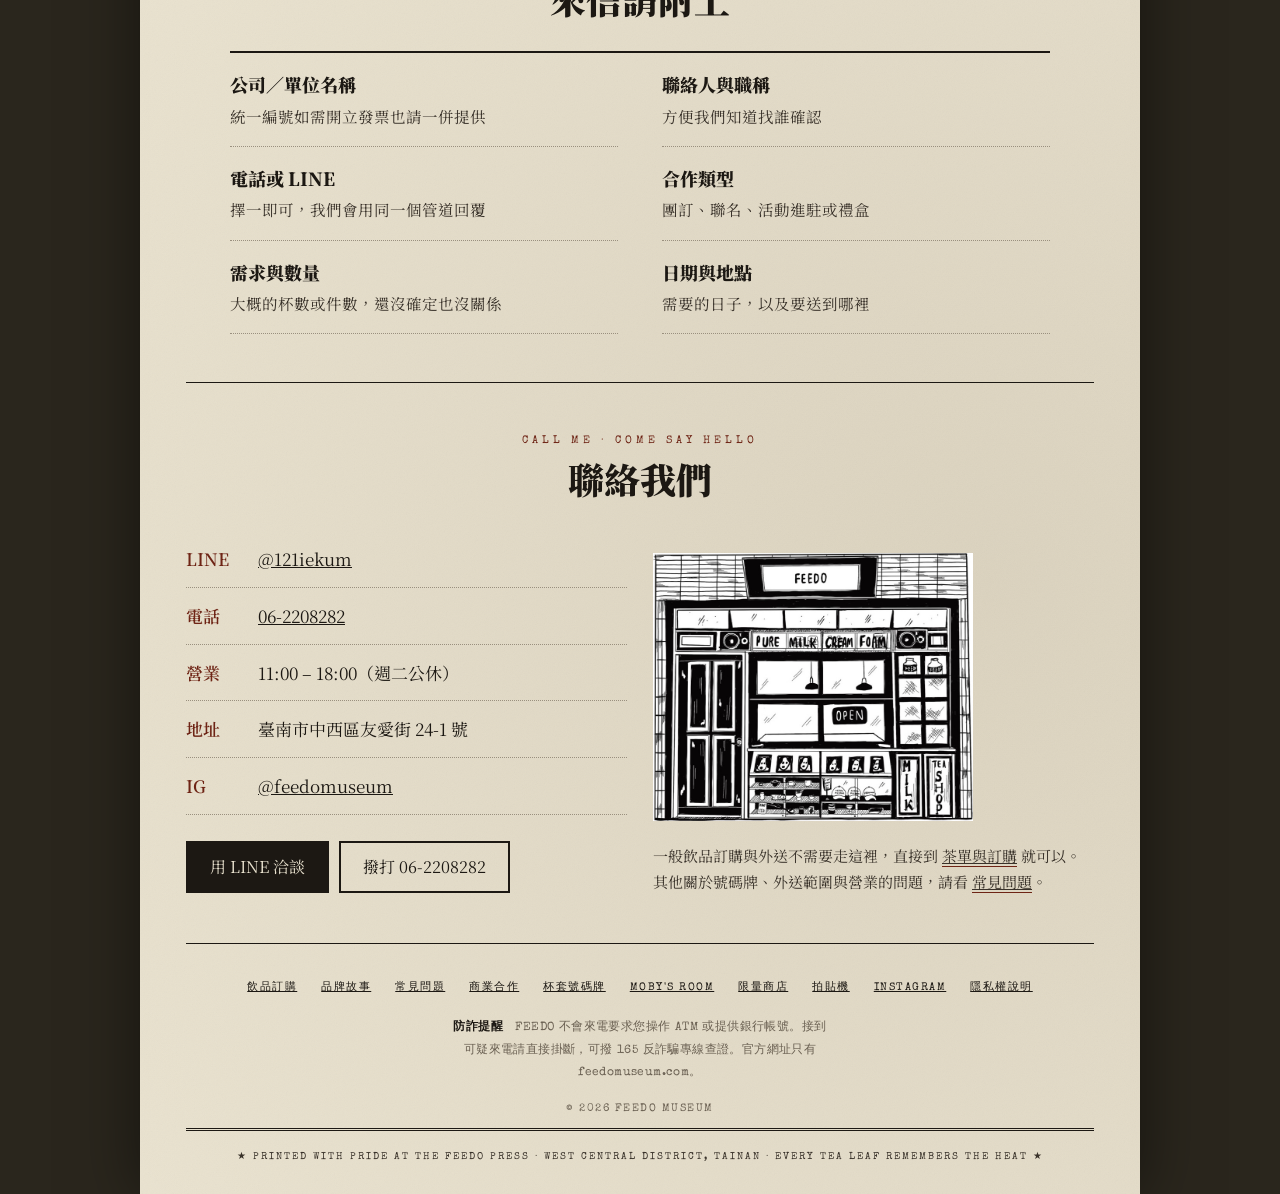
==== commit a1091ad5: "報尾加上防詐提醒 五頁（首頁、品牌故事、常見問題、商業合作、隱私權）都出現，因為顧客 不會特地去找這種資訊，要放在他本來就會滑到的地方。  不用警告色 —— 那會讓整張報紙變得緊張。這裡要的是「看過、" ====
--- a/cooperation.html
+++ b/cooperation.html
@@ -22,7 +22,7 @@
 <link rel="preconnect" href="https://fonts.googleapis.com">
 <link rel="preconnect" href="https://fonts.gstatic.com" crossorigin>
 <link href="https://fonts.googleapis.com/css2?family=Playfair+Display:ital,wght@0,400;0,700;0,900;1,400;1,700;1,900&family=Old+Standard+TT:ital,wght@0,400;0,700;1,400&family=Special+Elite&family=Noto+Serif+TC:wght@300;400;600;900&display=swap" rel="stylesheet">
-<link rel="stylesheet" href="feedo.css?v=20260919g">
+<link rel="stylesheet" href="feedo.css?v=20260920">
 </head>
 <body>
 <a class="skip" href="#main">跳到主要內容</a>
@@ -155,6 +155,7 @@
     <a href="https://www.instagram.com/feedomuseum">Instagram</a>
     <a href="privacy.html">隱私權說明</a>
   </nav>
+  <p class="foot-warn"><b>防詐提醒</b>　FEEDO 不會來電要求您操作 ATM 或提供銀行帳號。接到可疑來電請直接掛斷，可撥 165 反詐騙專線查證。官方網址只有 feedomuseum.com。</p>
   <p>&copy; <span id="yr">2026</span> FEEDO MUSEUM</p>
 </footer>
 
--- a/feedo.css
+++ b/feedo.css
@@ -232,6 +232,13 @@
   .foot-links a{display:inline-block;color:var(--ink);padding:10px 2px;font-family:var(--data);font-size:11px;letter-spacing:1.5px;text-transform:uppercase;}
   .foot-links a:hover{color:var(--stamp);}
   .foot p{font-family:var(--data);font-size:11px;letter-spacing:1.5px;text-transform:uppercase;color:var(--mute);}
+  /* 防詐提醒。跟著報尾出現在每一頁 —— 顧客不會特地去找這種資訊，
+     要在他本來就會滑到的地方。不用警告色，那會讓整張報紙變得緊張；
+     這裡要的是「看過、記得」，不是「嚇一跳」。
+     specificity 要壓過上面那條 .foot p，否則會被吃成全大寫加寬字距。 */
+  .foot p.foot-warn{font-size:11.5px;line-height:1.95;letter-spacing:.4px;
+    text-transform:none;max-width:33em;margin:0 auto 14px;}
+  .foot p.foot-warn b{color:var(--ink);font-weight:700;}
   .colophon{text-align:center;font-family:var(--data);font-size:10px;letter-spacing:2px;
     text-transform:uppercase;color:var(--ink-2);border-top:3px double var(--rule);
     margin:0 46px;padding:18px 0 28px;}
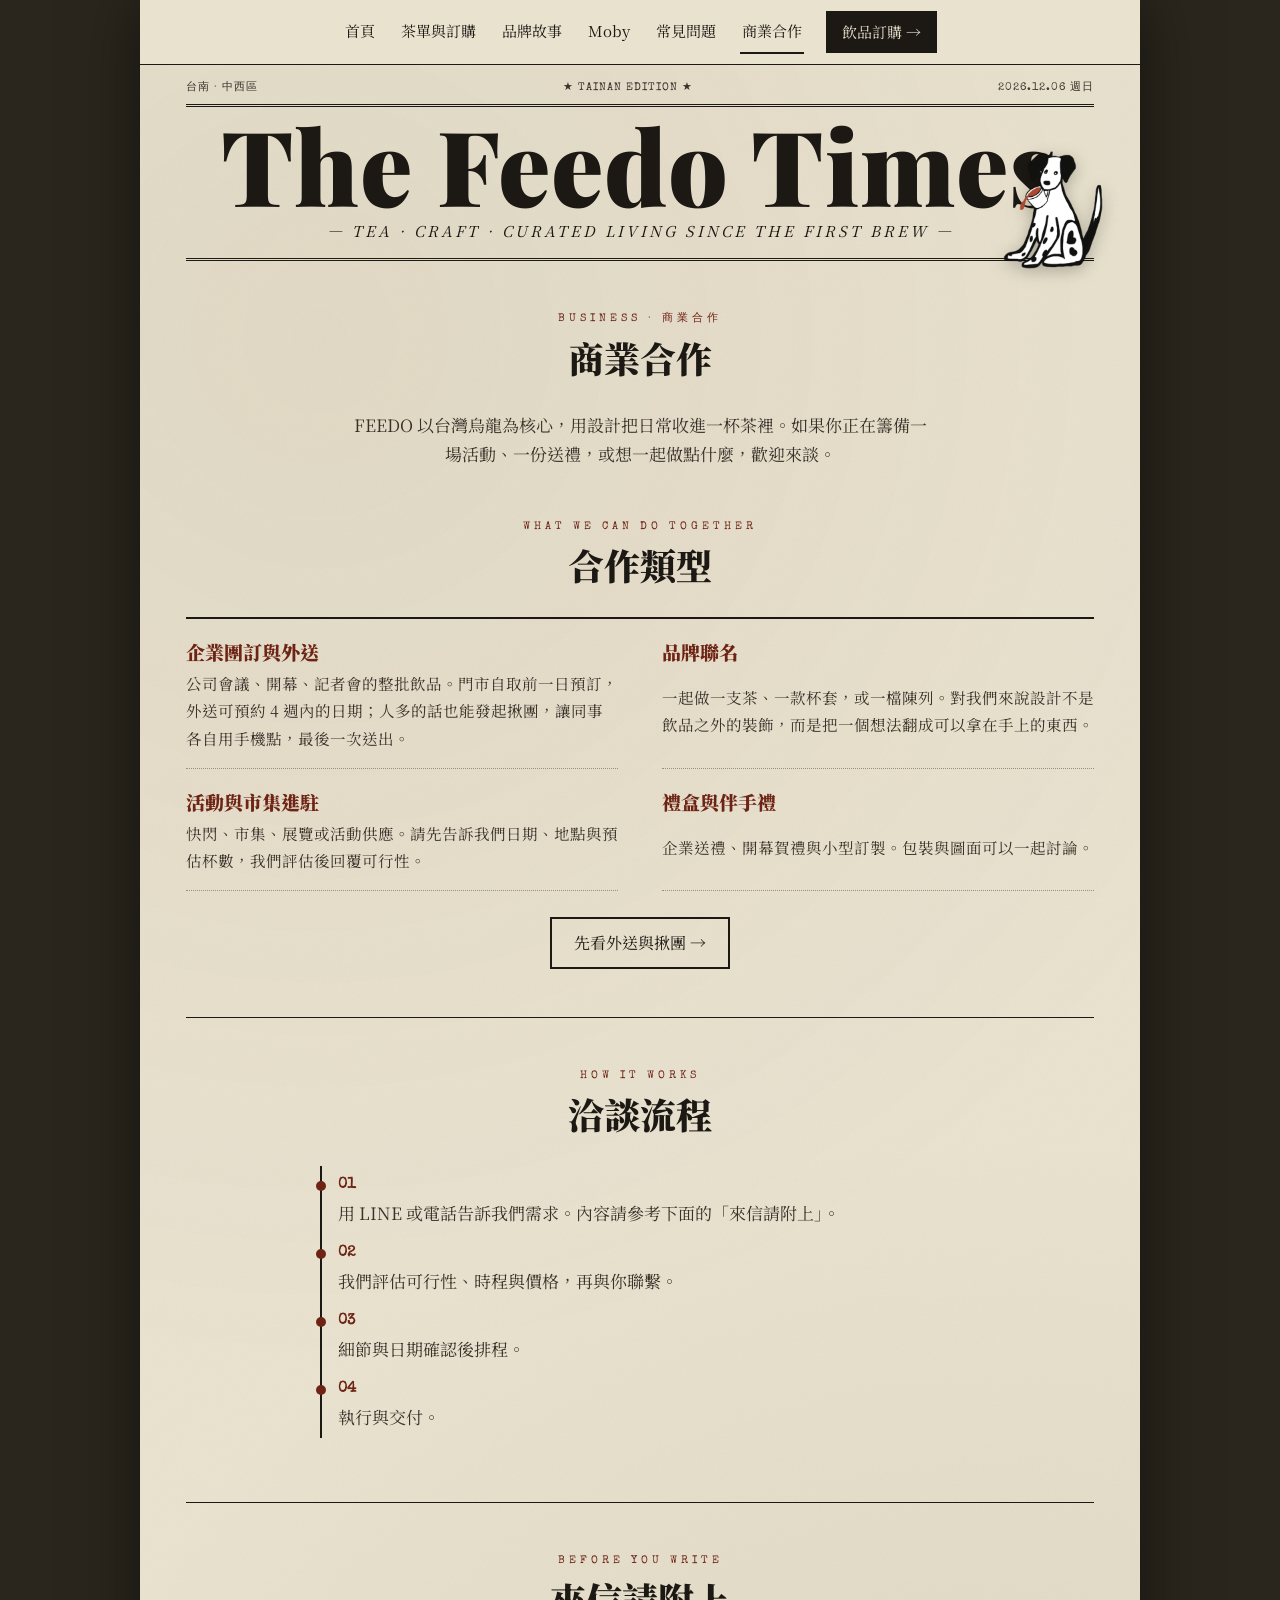
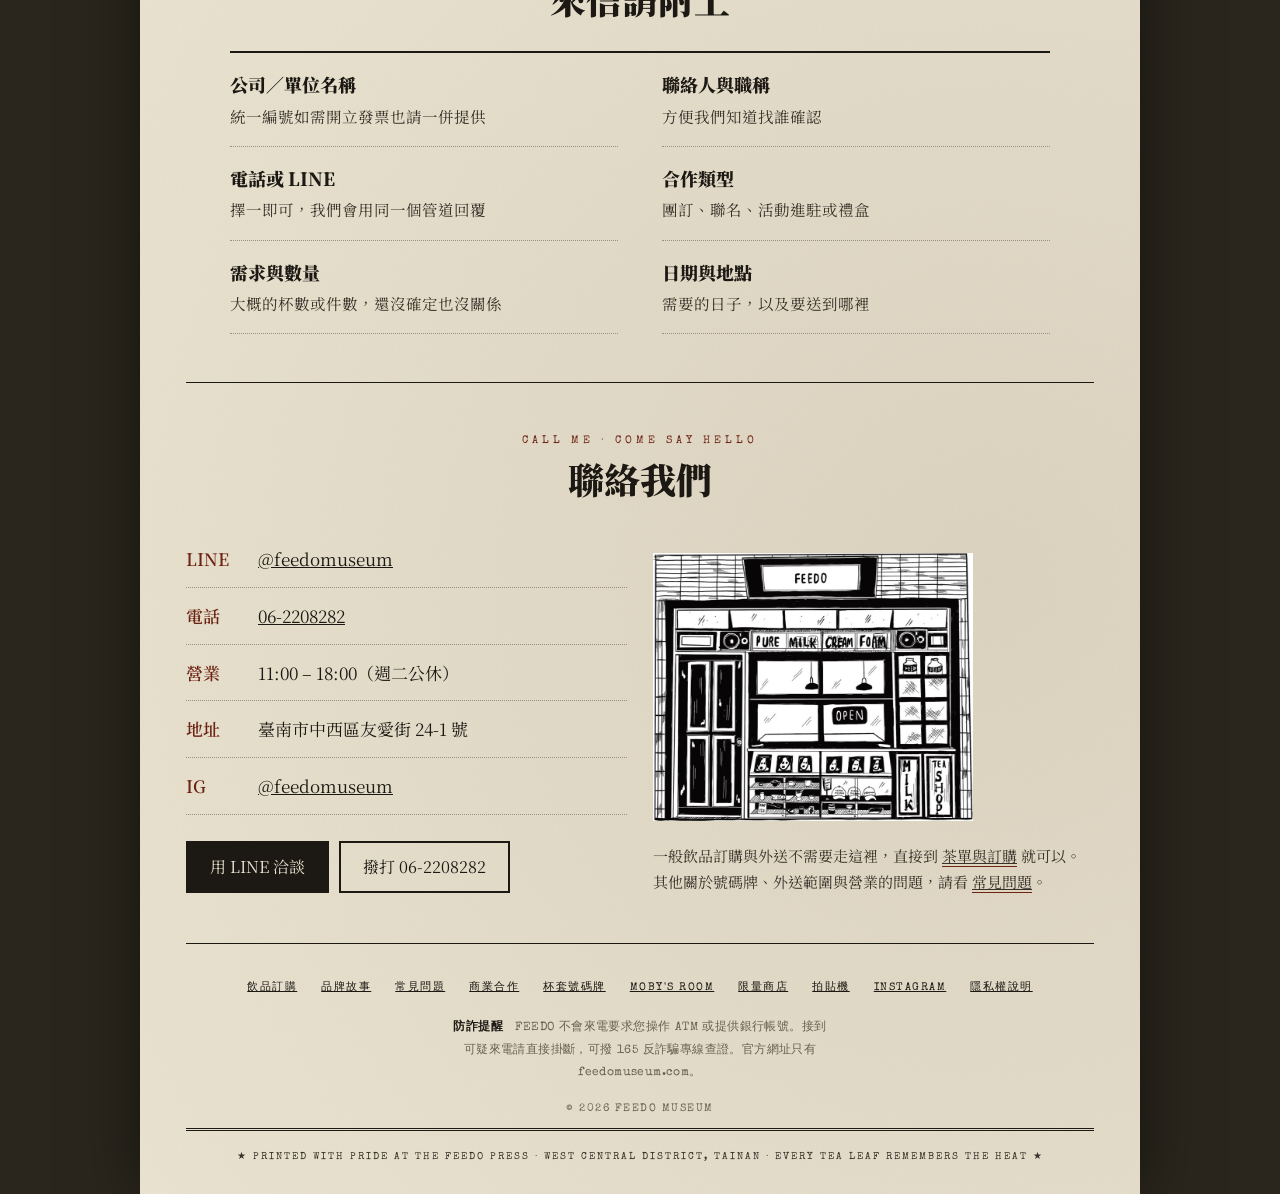
==== commit 3ce1085e: "LINE 換成專屬 ID @feedomuseum 原本是隨機的 @121iekum，四個頁面共十處（來店資訊、常見問題、 商業合作、隱私權說明），連結與顯示文字都換。  新舊 ID 都還能連（lin" ====
--- a/cooperation.html
+++ b/cooperation.html
@@ -118,7 +118,7 @@
     <h2 id="contact-title" class="sec-title">聯絡我們</h2>
     <div class="visit">
       <div>
-        <div class="vrow"><span class="vk">LINE</span><span><a href="https://line.me/R/ti/p/@121iekum">@121iekum</a></span></div>
+        <div class="vrow"><span class="vk">LINE</span><span><a href="https://line.me/R/ti/p/@feedomuseum">@feedomuseum</a></span></div>
         <!-- 商業信箱：拿到專用信箱後，把下面這行的註解拿掉並換成真的地址
         <div class="vrow"><span class="vk">信箱</span><span><a href="mailto:換成你的商業信箱">換成你的商業信箱</a></span></div>
         -->
@@ -127,7 +127,7 @@
         <div class="vrow"><span class="vk">地址</span><span>臺南市中西區友愛街 24-1 號</span></div>
         <div class="vrow"><span class="vk">IG</span><span><a href="https://www.instagram.com/feedomuseum">@feedomuseum</a></span></div>
         <div class="btns">
-          <a class="btn pri" href="https://line.me/R/ti/p/@121iekum">用 LINE 洽談</a>
+          <a class="btn pri" href="https://line.me/R/ti/p/@feedomuseum">用 LINE 洽談</a>
           <a class="btn" href="tel:+88662208282">撥打 06-2208282</a>
         </div>
       </div>
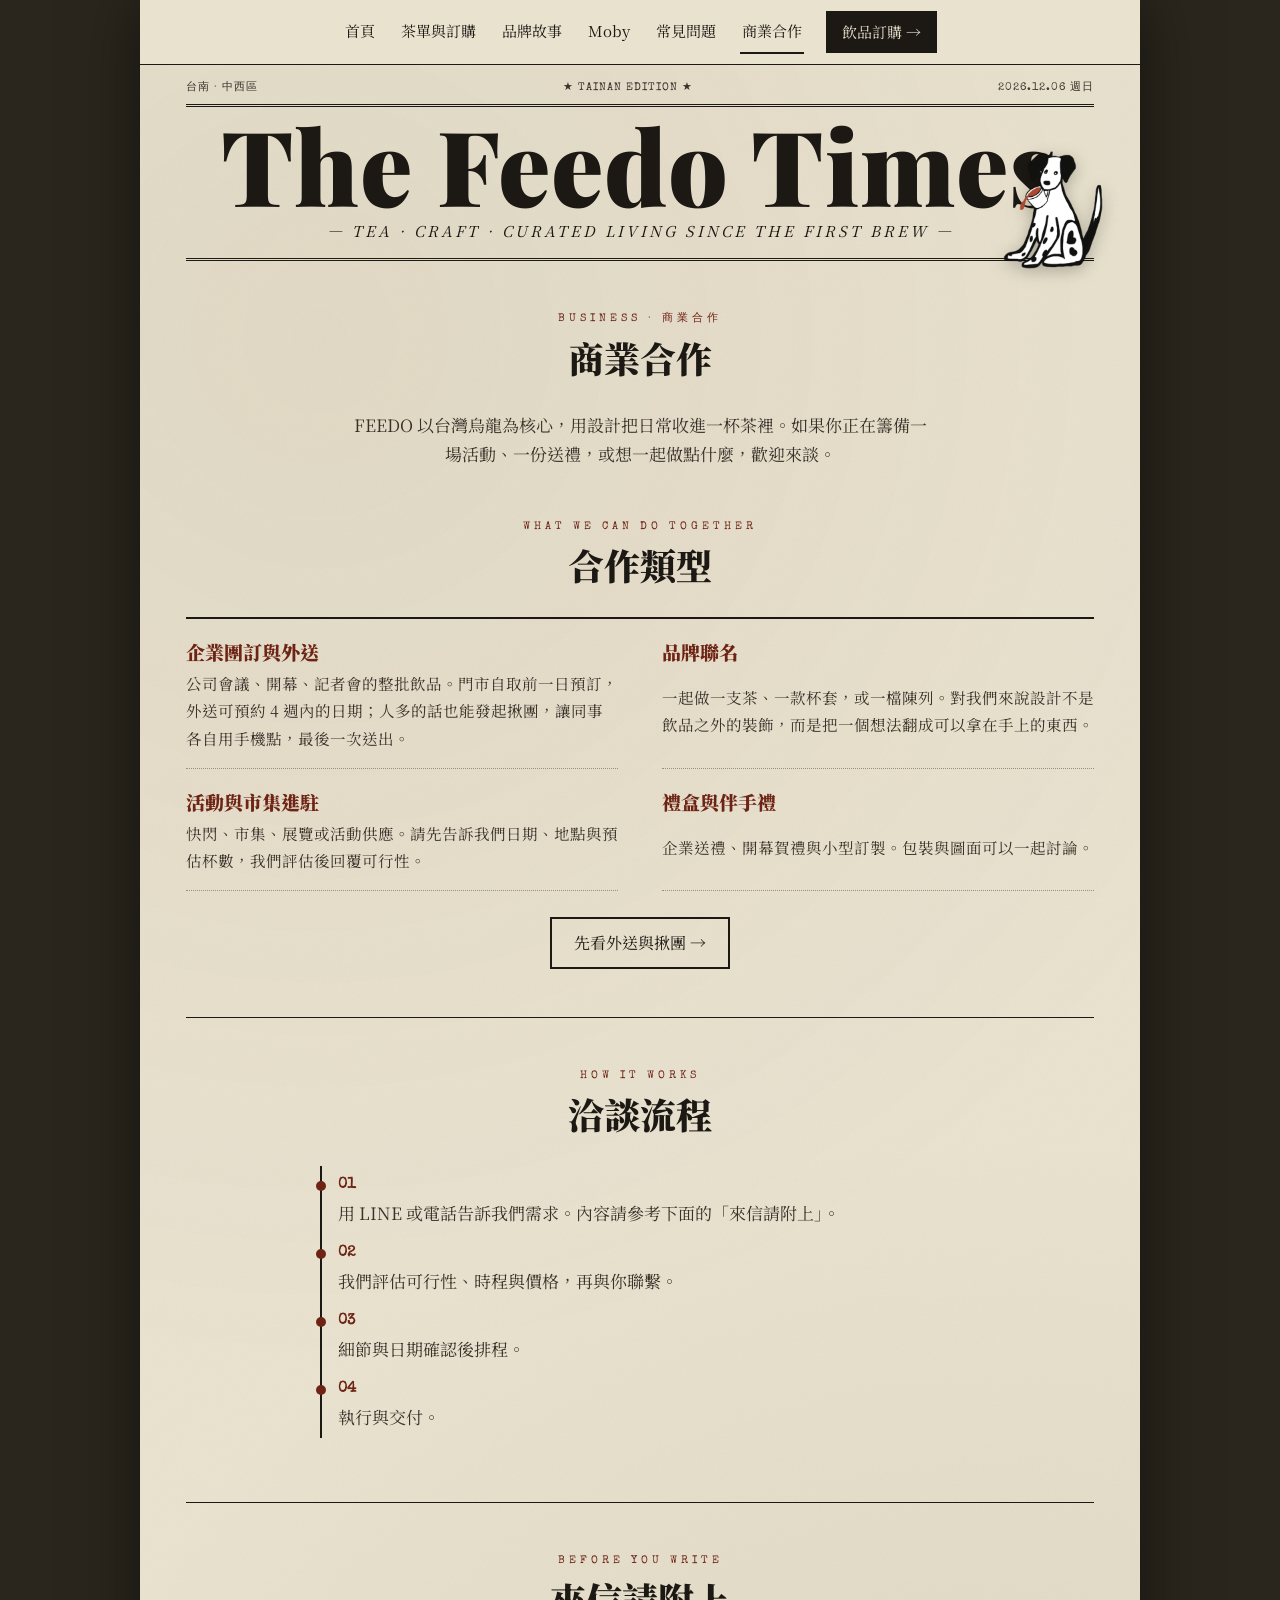
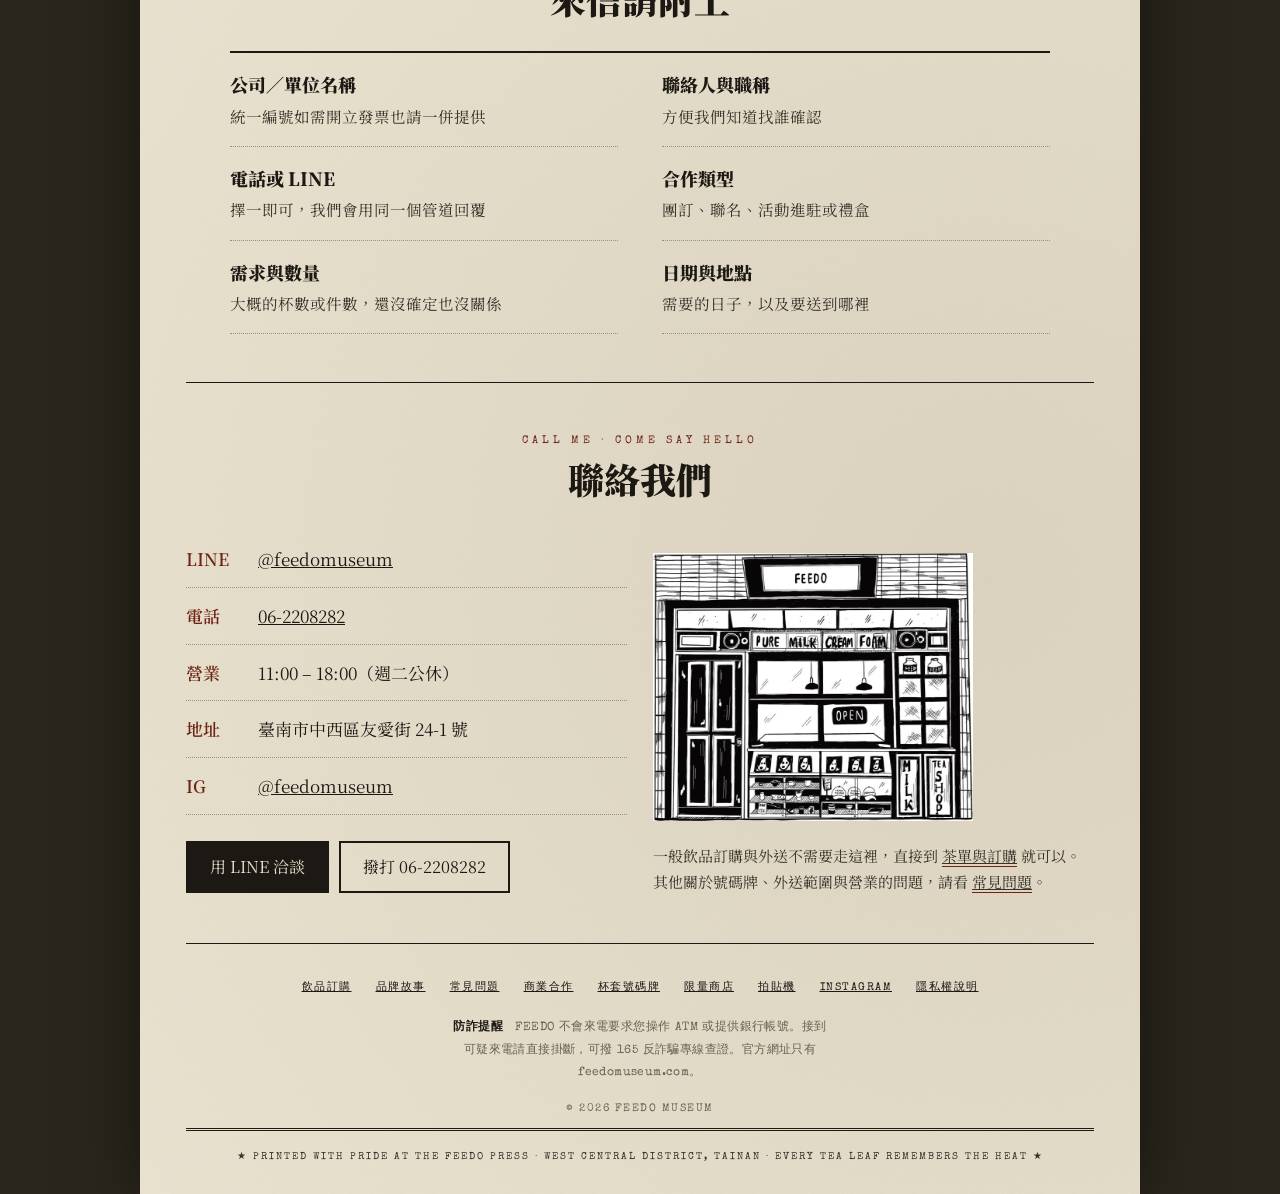
==== commit a0c66a10: "MOBY'S ROOM 暫時下架：拿掉四頁的入口 房間（pet.feedomuseum.com）暫停開放，官網不再把人帶過去： 頁尾導覽四處、首頁的入口卡、品牌故事頁的按鈕、FAQ 的 MOBY'S " ====
--- a/cooperation.html
+++ b/cooperation.html
@@ -149,7 +149,6 @@
     <a href="faq.html">常見問題</a>
     <a href="cooperation.html">商業合作</a>
     <a href="https://claim.feedomuseum.com/">杯套號碼牌</a>
-    <a href="https://pet.feedomuseum.com/">MOBY'S ROOM</a>
     <a href="https://shop.feedomuseum.com/">限量商店</a>
     <a href="https://photobooth.feedomuseum.com/">拍貼機</a>
     <a href="https://www.instagram.com/feedomuseum">Instagram</a>
